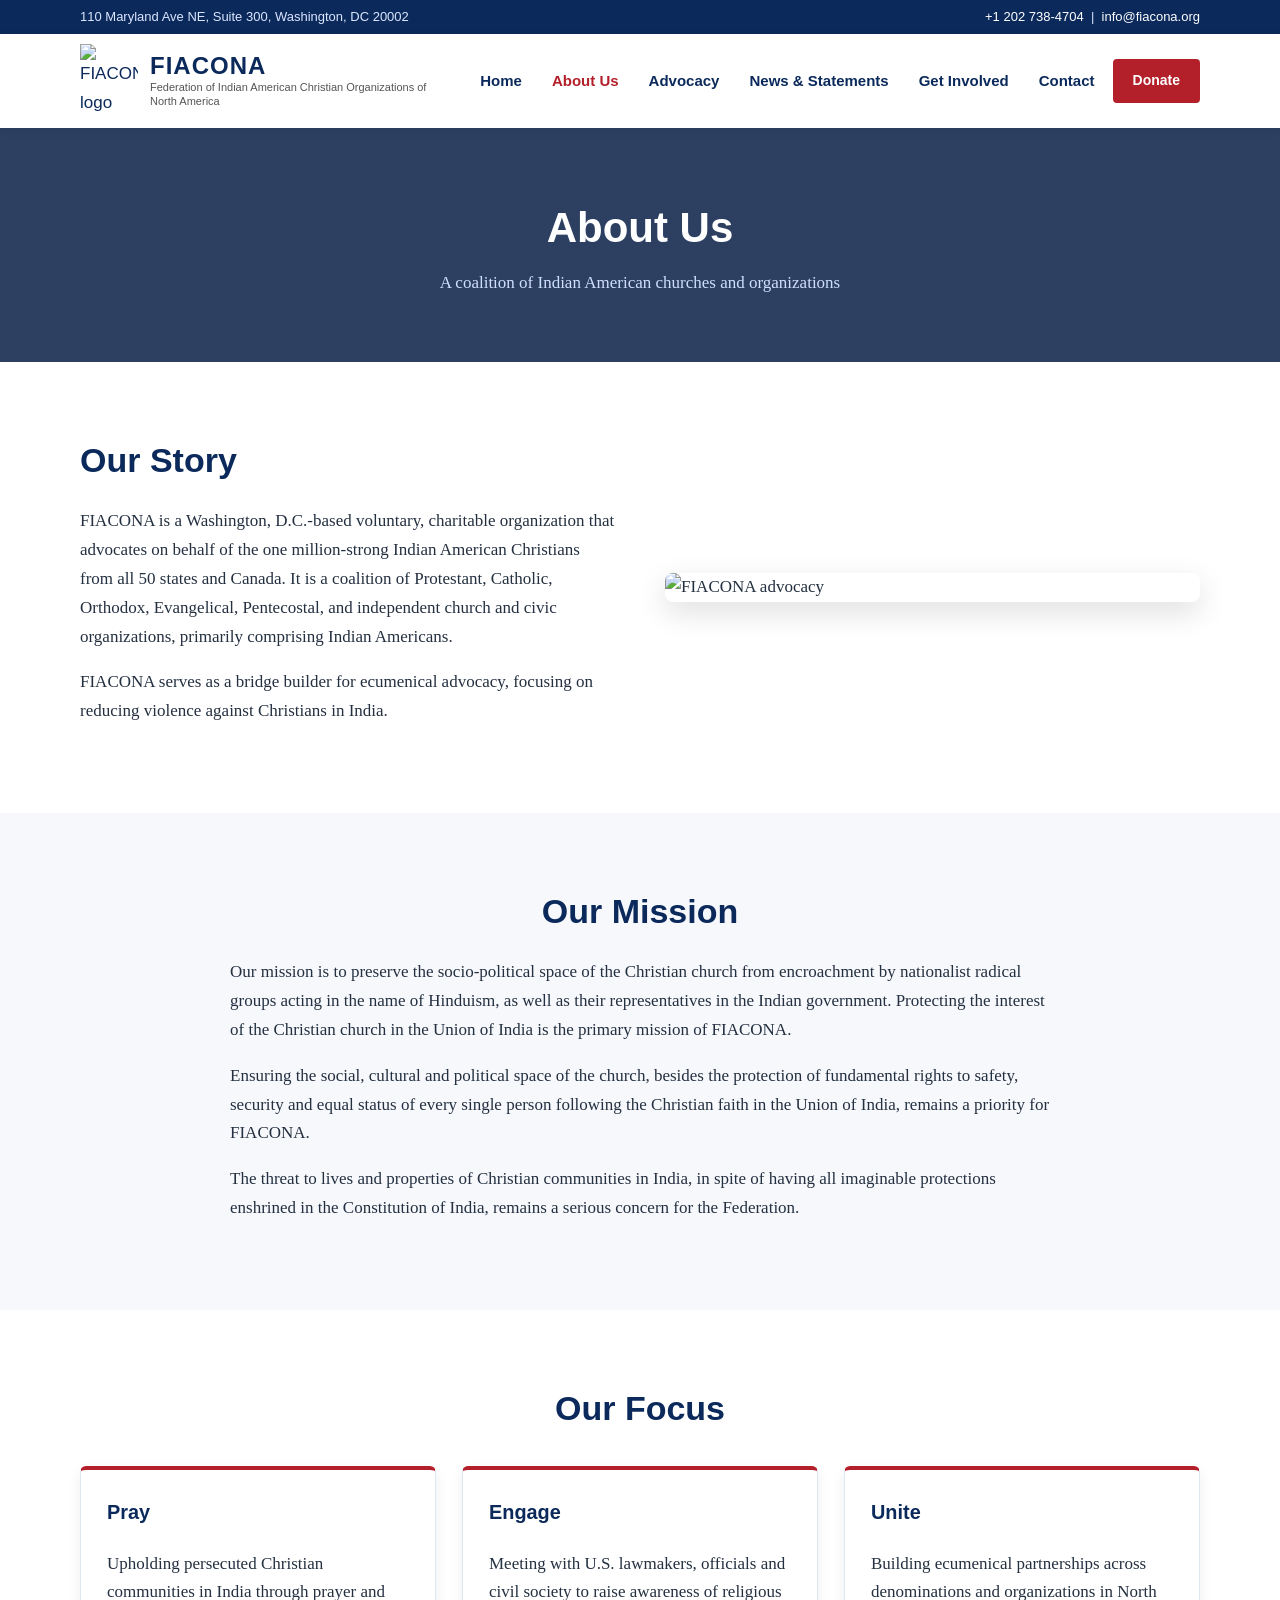
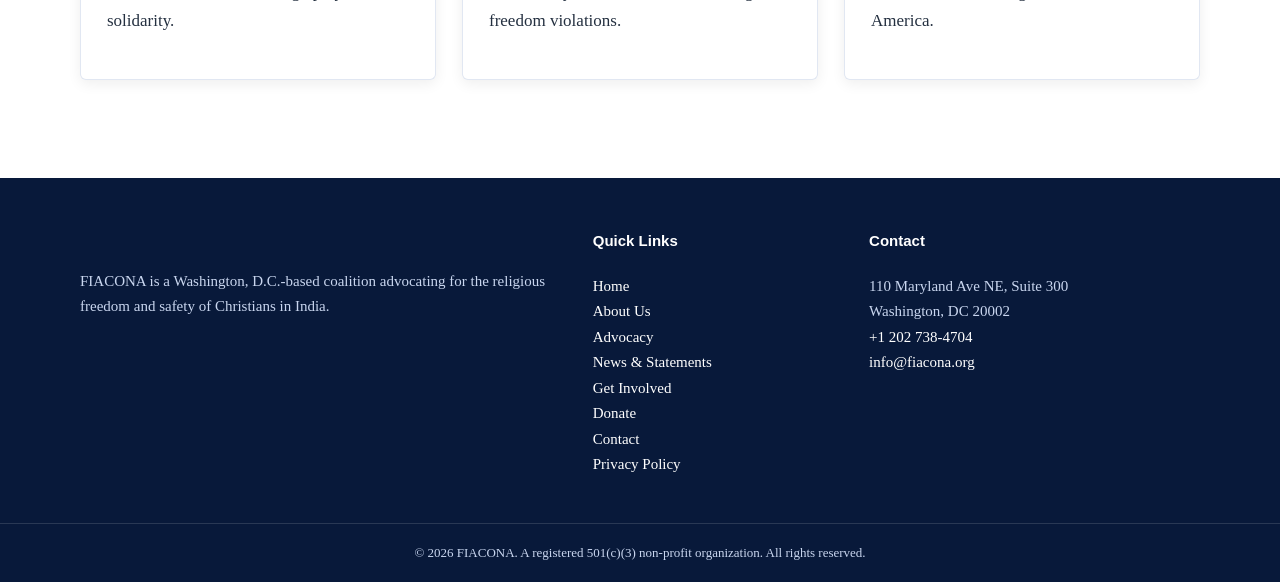
==== about.html @ 6eb8c766 "Add files via upload" ====
<!DOCTYPE html>
<html lang="en"><head><meta charset="utf-8"><meta name="viewport" content="width=device-width,initial-scale=1">
<title>About Us | FIACONA</title>
<meta name="description" content="FIACONA – Federation of Indian American Christian Organizations of North America. Advocating for religious freedom and the protection of Christians in India.">
<link rel="icon" href="assets/logo.png"><link rel="stylesheet" href="style.css"></head><body>
<div class="topbar"><div class="wrap"><span>110 Maryland Ave NE, Suite 300, Washington, DC 20002</span><span><a href="tel:+12027384704">+1 202 738-4704</a> &nbsp;|&nbsp; <a href="mailto:info@fiacona.org">info@fiacona.org</a></span></div></div>
<header class="site"><div class="wrap bar"><a class="brand" href="index.html"><img src="assets/logo.png" alt="FIACONA logo"><span><b>FIACONA</b><small>Federation of Indian American Christian Organizations of North America</small></span></a>
<input type="checkbox" id="mt"><label for="mt" class="burger" aria-label="Menu">&#9776;</label>
<nav><ul><li><a href="index.html">Home</a></li><li><a href="about.html" class=active>About Us</a></li><li><a href="advocacy.html">Advocacy</a></li><li><a href="news.html">News & Statements</a></li><li><a href="get-involved.html">Get Involved</a></li><li><a href="contact.html">Contact</a></li><li><a class="btn sm" href="donate.html">Donate</a></li></ul></nav></div></header>
<section class="page-hero"><div class="wrap"><h1>About Us</h1><p>A coalition of Indian American churches and organizations</p></div></section>

<section class="sec"><div class="wrap two"><div><h2>Our Story</h2>
<p>FIACONA is a Washington, D.C.-based voluntary, charitable organization that advocates on behalf of the one million-strong Indian American Christians from all 50 states and Canada. It is a coalition of Protestant, Catholic, Orthodox, Evangelical, Pentecostal, and independent church and civic organizations, primarily comprising Indian Americans.</p>
<p>FIACONA serves as a bridge builder for ecumenical advocacy, focusing on reducing violence against Christians in India.</p></div><img class="rounded" src="assets/advocacy.jpg" alt="FIACONA advocacy"></div></section>
<section class="sec alt"><div class="wrap"><h2 class="c">Our Mission</h2><div class="narrow"><p>Our mission is to preserve the socio-political space of the Christian church from encroachment by nationalist radical groups acting in the name of Hinduism, as well as their representatives in the Indian government. Protecting the interest of the Christian church in the Union of India is the primary mission of FIACONA.</p>
<p>Ensuring the social, cultural and political space of the church, besides the protection of fundamental rights to safety, security and equal status of every single person following the Christian faith in the Union of India, remains a priority for FIACONA.</p>
<p>The threat to lives and properties of Christian communities in India, in spite of having all imaginable protections enshrined in the Constitution of India, remains a serious concern for the Federation.</p></div></div></section>
<section class="sec"><div class="wrap"><h2 class="c">Our Focus</h2><div class="grid3">
<div class="box"><h3>Pray</h3><p>Upholding persecuted Christian communities in India through prayer and solidarity.</p></div>
<div class="box"><h3>Engage</h3><p>Meeting with U.S. lawmakers, officials and civil society to raise awareness of religious freedom violations.</p></div>
<div class="box"><h3>Unite</h3><p>Building ecumenical partnerships across denominations and organizations in North America.</p></div></div></div></section>
<footer><div class="wrap fgrid"><div><img src="assets/logo.png" alt="" width="70"><p>FIACONA is a Washington, D.C.-based coalition advocating for the religious freedom and safety of Christians in India.</p></div>
<div><h4>Quick Links</h4><ul><li><a href="index.html">Home</a></li><li><a href="about.html">About Us</a></li><li><a href="advocacy.html">Advocacy</a></li><li><a href="news.html">News & Statements</a></li><li><a href="get-involved.html">Get Involved</a></li><li><a href="donate.html">Donate</a></li><li><a href="contact.html">Contact</a></li><li><a href="privacy.html">Privacy Policy</a></li></ul></div>
<div><h4>Contact</h4><p>110 Maryland Ave NE, Suite 300<br>Washington, DC 20002<br><a href="tel:+12027384704">+1 202 738-4704</a><br><a href="mailto:info@fiacona.org">info@fiacona.org</a></p></div></div>
<div class="copy">&copy; 2026 FIACONA. A registered 501(c)(3) non-profit organization. All rights reserved.</div></footer></body></html>
---- style.css ----
:root{--navy:#0b2a5b;--blue:#1565c0;--red:#b3202a;--gold:#c9a24b;--bg:#f6f8fc;--tx:#243040}
*{box-sizing:border-box}body{margin:0;font-family:Georgia,'Times New Roman',serif;color:var(--tx);line-height:1.7;font-size:17px}
h1,h2,h3,h4,.btn,nav,.topbar,.eyebrow,time,.brand{font-family:'Segoe UI',Helvetica,Arial,sans-serif}
a{color:var(--blue)}img{max-width:100%;height:auto}.wrap{max-width:1160px;margin:auto;padding:0 20px}.narrow{max-width:820px;margin:auto}.c{text-align:center}
.topbar{background:var(--navy);color:#dbe6ff;font-size:13px;padding:6px 0}.topbar .wrap{display:flex;justify-content:space-between;flex-wrap:wrap;gap:6px}.topbar a{color:#fff;text-decoration:none}
header.site{background:#fff;position:sticky;top:0;z-index:20;box-shadow:0 2px 10px #0001}.bar{display:flex;align-items:center;justify-content:space-between;padding-top:10px;padding-bottom:10px}
.brand{display:flex;align-items:center;gap:12px;text-decoration:none;color:var(--navy)}.brand img{width:58px}.brand b{font-size:24px;letter-spacing:1px;display:block;line-height:1.1}.brand small{display:block;font-size:11px;max-width:280px;line-height:1.3;color:#555}
nav ul{list-style:none;display:flex;gap:6px;margin:0;padding:0;align-items:center}nav a{display:block;padding:8px 12px;text-decoration:none;color:var(--navy);font-weight:600;font-size:15px;border-radius:4px}nav a:hover,nav a.active{color:var(--red)}
.btn{display:inline-block;background:var(--red);color:#fff!important;padding:12px 26px;border-radius:4px;text-decoration:none;font-weight:700;border:2px solid var(--red);cursor:pointer;font-size:16px}.btn:hover{background:#8e1820}.btn.sm{padding:8px 18px;font-size:14px}.btn.ghost{background:transparent;border-color:#fff}.btn.light{background:#fff;color:var(--red)!important;border-color:#fff}
#mt,.burger{display:none}
.hero{background:linear-gradient(rgba(8,30,70,.72),rgba(8,30,70,.78)),url(assets/hero.jpg) center/cover;color:#fff;text-align:center;padding:130px 0 120px}.hero h1{font-size:clamp(34px,6vw,64px);margin:.2em 0}.eyebrow{text-transform:uppercase;letter-spacing:2px;font-size:13px;color:var(--gold);font-weight:700}.lead{font-size:20px;max-width:700px;margin:0 auto 28px}
.page-hero{background:linear-gradient(rgba(8,30,70,.85),rgba(8,30,70,.85)),url(assets/banner1.jpg) center/cover;color:#fff;text-align:center;padding:64px 0}.page-hero h1{margin:0;font-size:42px}.page-hero p{margin:6px 0 0;color:#cfe0ff}
.stats{background:var(--navy);color:#fff}.grid4{display:grid;grid-template-columns:repeat(4,1fr);gap:20px;text-align:center;padding-top:30px;padding-bottom:30px}.grid4 b{display:block;font:700 40px 'Segoe UI',sans-serif;color:var(--gold)}.grid4 span{font-size:14px;font-family:'Segoe UI',sans-serif}
.sec{padding:70px 0}.sec.alt{background:var(--bg)}h2{font-size:34px;color:var(--navy);margin:0 0 .5em}h3{color:var(--navy)}
.two{display:grid;grid-template-columns:1fr 1fr;gap:50px;align-items:center}.rounded{border-radius:8px;box-shadow:0 10px 30px #0002}
.grid3{display:grid;grid-template-columns:repeat(3,1fr);gap:26px;margin:28px 0}.box,.card{background:#fff;border:1px solid #e1e7f2;border-top:4px solid var(--red);padding:26px;border-radius:6px;box-shadow:0 4px 14px #0001}.box h3,.card h3{margin-top:0}
.card time,.post time{color:var(--red);font-size:13px;font-weight:700;text-transform:uppercase}.card h3 a{text-decoration:none;color:var(--navy)}.more{font-weight:700;font-family:'Segoe UI',sans-serif;text-decoration:none}
.cta{background:var(--red);color:#fff;text-align:center;padding:60px 0}.cta h2{color:#fff}
.post{border-bottom:1px solid #e1e7f2;padding:26px 0}.post h2{font-size:26px;margin:.2em 0 .5em}summary{cursor:pointer;color:var(--blue);font-weight:700;font-family:'Segoe UI',sans-serif}.body{margin-top:14px}
.form{display:grid;gap:14px;background:var(--bg);padding:28px;border-radius:8px}.form label{font:600 14px 'Segoe UI',sans-serif;display:grid;gap:4px}.form input,.form textarea{padding:11px;border:1px solid #c5cfe0;border-radius:4px;font:inherit}.form small{color:#667}
footer{background:#08193a;color:#c9d6ef;padding-top:50px;font-size:15px}.fgrid{display:grid;grid-template-columns:2fr 1fr 1.4fr;gap:40px}footer h4{color:#fff;margin-top:0}footer ul{list-style:none;padding:0}footer a{color:#fff;text-decoration:none}.copy{border-top:1px solid #ffffff22;margin-top:30px;padding:18px;text-align:center;font-size:13px}
@media(max-width:900px){.two,.grid3,.fgrid{grid-template-columns:1fr}.grid4{grid-template-columns:1fr 1fr}.burger{display:block;font-size:30px;cursor:pointer;color:var(--navy)}nav{display:none;position:absolute;left:0;right:0;top:100%;background:#fff;box-shadow:0 8px 16px #0002}nav ul{flex-direction:column;align-items:stretch;padding:10px}#mt:checked~nav{display:block}.hero{padding:80px 0}.brand small{display:none}}
.slider{position:relative;height:560px;overflow:hidden;color:#fff;text-align:center}
.slide{position:absolute;inset:0;background-size:cover;background-position:center;display:flex;align-items:center;opacity:0;visibility:hidden;transition:opacity .9s}
.slide.on{opacity:1;visibility:visible}.slide .wrap{width:100%}
.slide h1{font-size:clamp(32px,5.5vw,60px);margin:.2em 0}
.arr{position:absolute;top:50%;transform:translateY(-50%);background:#0006;color:#fff;border:0;width:46px;height:46px;font-size:22px;cursor:pointer;border-radius:50%;z-index:3}.arr:hover{background:var(--red)}.prev{left:16px}.next{right:16px}
.dots{position:absolute;bottom:20px;left:0;right:0;display:flex;justify-content:center;gap:10px;z-index:3}.dots span{width:12px;height:12px;border-radius:50%;background:#fff6;cursor:pointer}.dots span.on{background:var(--gold)}
@media(max-width:900px){.slider{height:520px}.arr{width:36px;height:36px}.slide .lead{font-size:17px}}
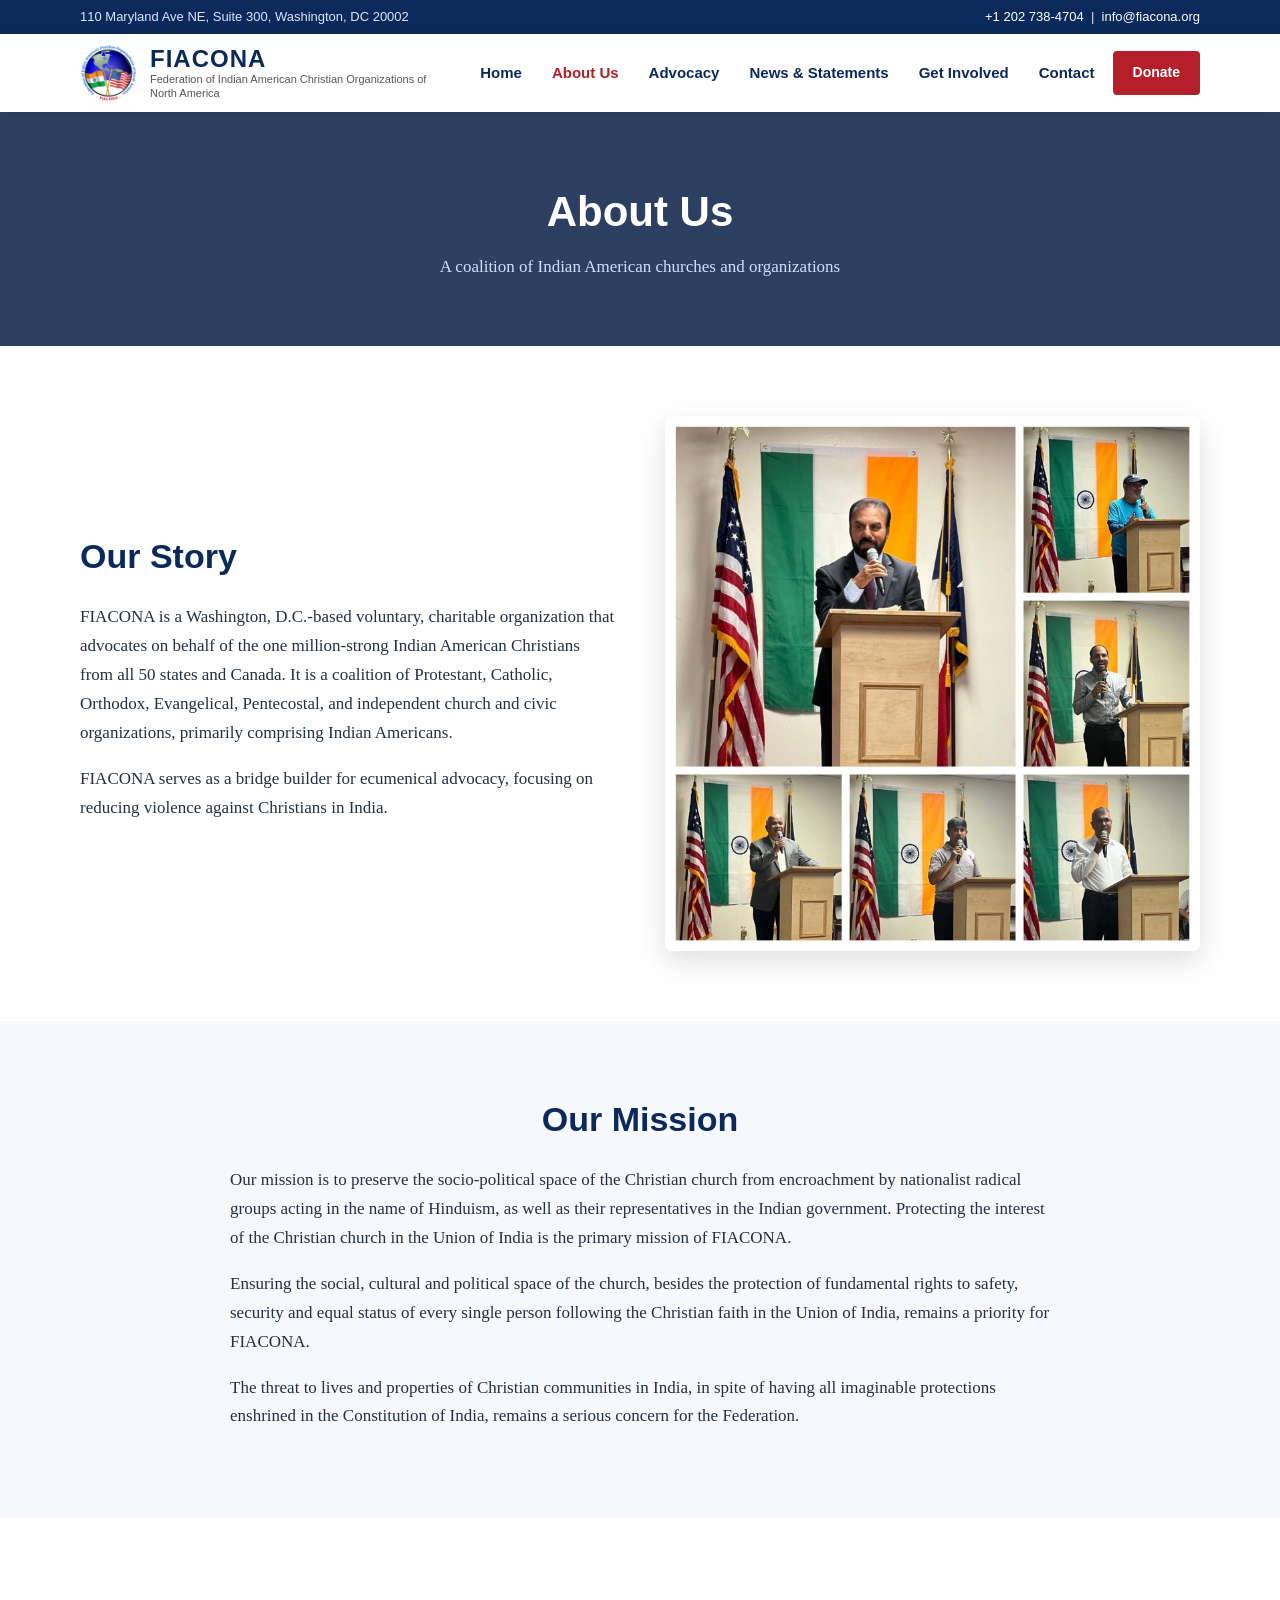
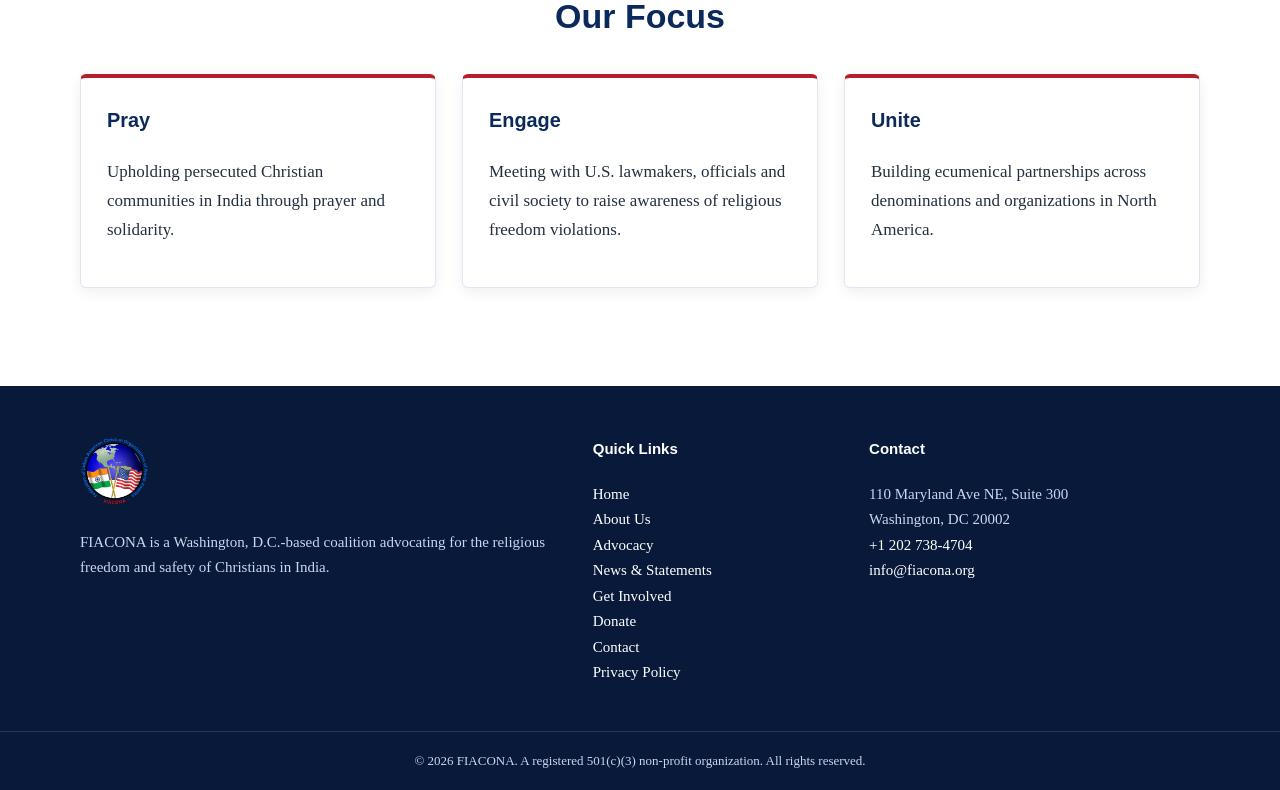
==== commit 5084638f: "Update about.html" ====
--- a/about.html
+++ b/about.html
@@ -2,16 +2,16 @@
 <html lang="en"><head><meta charset="utf-8"><meta name="viewport" content="width=device-width,initial-scale=1">
 <title>About Us | FIACONA</title>
 <meta name="description" content="FIACONA – Federation of Indian American Christian Organizations of North America. Advocating for religious freedom and the protection of Christians in India.">
-<link rel="icon" href="assets/logo.png"><link rel="stylesheet" href="style.css"></head><body>
+<link rel="icon" href="assets/images/logo.png"><link rel="stylesheet" href="style.css"></head><body>
 <div class="topbar"><div class="wrap"><span>110 Maryland Ave NE, Suite 300, Washington, DC 20002</span><span><a href="tel:+12027384704">+1 202 738-4704</a> &nbsp;|&nbsp; <a href="mailto:info@fiacona.org">info@fiacona.org</a></span></div></div>
-<header class="site"><div class="wrap bar"><a class="brand" href="index.html"><img src="assets/logo.png" alt="FIACONA logo"><span><b>FIACONA</b><small>Federation of Indian American Christian Organizations of North America</small></span></a>
+<header class="site"><div class="wrap bar"><a class="brand" href="index.html"><img src="assets/images/logo.png" alt="FIACONA logo"><span><b>FIACONA</b><small>Federation of Indian American Christian Organizations of North America</small></span></a>
 <input type="checkbox" id="mt"><label for="mt" class="burger" aria-label="Menu">&#9776;</label>
 <nav><ul><li><a href="index.html">Home</a></li><li><a href="about.html" class=active>About Us</a></li><li><a href="advocacy.html">Advocacy</a></li><li><a href="news.html">News & Statements</a></li><li><a href="get-involved.html">Get Involved</a></li><li><a href="contact.html">Contact</a></li><li><a class="btn sm" href="donate.html">Donate</a></li></ul></nav></div></header>
 <section class="page-hero"><div class="wrap"><h1>About Us</h1><p>A coalition of Indian American churches and organizations</p></div></section>
 
 <section class="sec"><div class="wrap two"><div><h2>Our Story</h2>
 <p>FIACONA is a Washington, D.C.-based voluntary, charitable organization that advocates on behalf of the one million-strong Indian American Christians from all 50 states and Canada. It is a coalition of Protestant, Catholic, Orthodox, Evangelical, Pentecostal, and independent church and civic organizations, primarily comprising Indian Americans.</p>
-<p>FIACONA serves as a bridge builder for ecumenical advocacy, focusing on reducing violence against Christians in India.</p></div><img class="rounded" src="assets/advocacy.jpg" alt="FIACONA advocacy"></div></section>
+<p>FIACONA serves as a bridge builder for ecumenical advocacy, focusing on reducing violence against Christians in India.</p></div><img class="rounded" src="assets/images/advocacy.jpg" alt="FIACONA advocacy"></div></section>
 <section class="sec alt"><div class="wrap"><h2 class="c">Our Mission</h2><div class="narrow"><p>Our mission is to preserve the socio-political space of the Christian church from encroachment by nationalist radical groups acting in the name of Hinduism, as well as their representatives in the Indian government. Protecting the interest of the Christian church in the Union of India is the primary mission of FIACONA.</p>
 <p>Ensuring the social, cultural and political space of the church, besides the protection of fundamental rights to safety, security and equal status of every single person following the Christian faith in the Union of India, remains a priority for FIACONA.</p>
 <p>The threat to lives and properties of Christian communities in India, in spite of having all imaginable protections enshrined in the Constitution of India, remains a serious concern for the Federation.</p></div></div></section>
@@ -19,7 +19,7 @@
 <div class="box"><h3>Pray</h3><p>Upholding persecuted Christian communities in India through prayer and solidarity.</p></div>
 <div class="box"><h3>Engage</h3><p>Meeting with U.S. lawmakers, officials and civil society to raise awareness of religious freedom violations.</p></div>
 <div class="box"><h3>Unite</h3><p>Building ecumenical partnerships across denominations and organizations in North America.</p></div></div></div></section>
-<footer><div class="wrap fgrid"><div><img src="assets/logo.png" alt="" width="70"><p>FIACONA is a Washington, D.C.-based coalition advocating for the religious freedom and safety of Christians in India.</p></div>
+<footer><div class="wrap fgrid"><div><img src="assets/images/logo.png" alt="" width="70"><p>FIACONA is a Washington, D.C.-based coalition advocating for the religious freedom and safety of Christians in India.</p></div>
 <div><h4>Quick Links</h4><ul><li><a href="index.html">Home</a></li><li><a href="about.html">About Us</a></li><li><a href="advocacy.html">Advocacy</a></li><li><a href="news.html">News & Statements</a></li><li><a href="get-involved.html">Get Involved</a></li><li><a href="donate.html">Donate</a></li><li><a href="contact.html">Contact</a></li><li><a href="privacy.html">Privacy Policy</a></li></ul></div>
 <div><h4>Contact</h4><p>110 Maryland Ave NE, Suite 300<br>Washington, DC 20002<br><a href="tel:+12027384704">+1 202 738-4704</a><br><a href="mailto:info@fiacona.org">info@fiacona.org</a></p></div></div>
-<div class="copy">&copy; 2026 FIACONA. A registered 501(c)(3) non-profit organization. All rights reserved.</div></footer></body></html>+<div class="copy">&copy; 2026 FIACONA. A registered 501(c)(3) non-profit organization. All rights reserved.</div></footer></body></html>
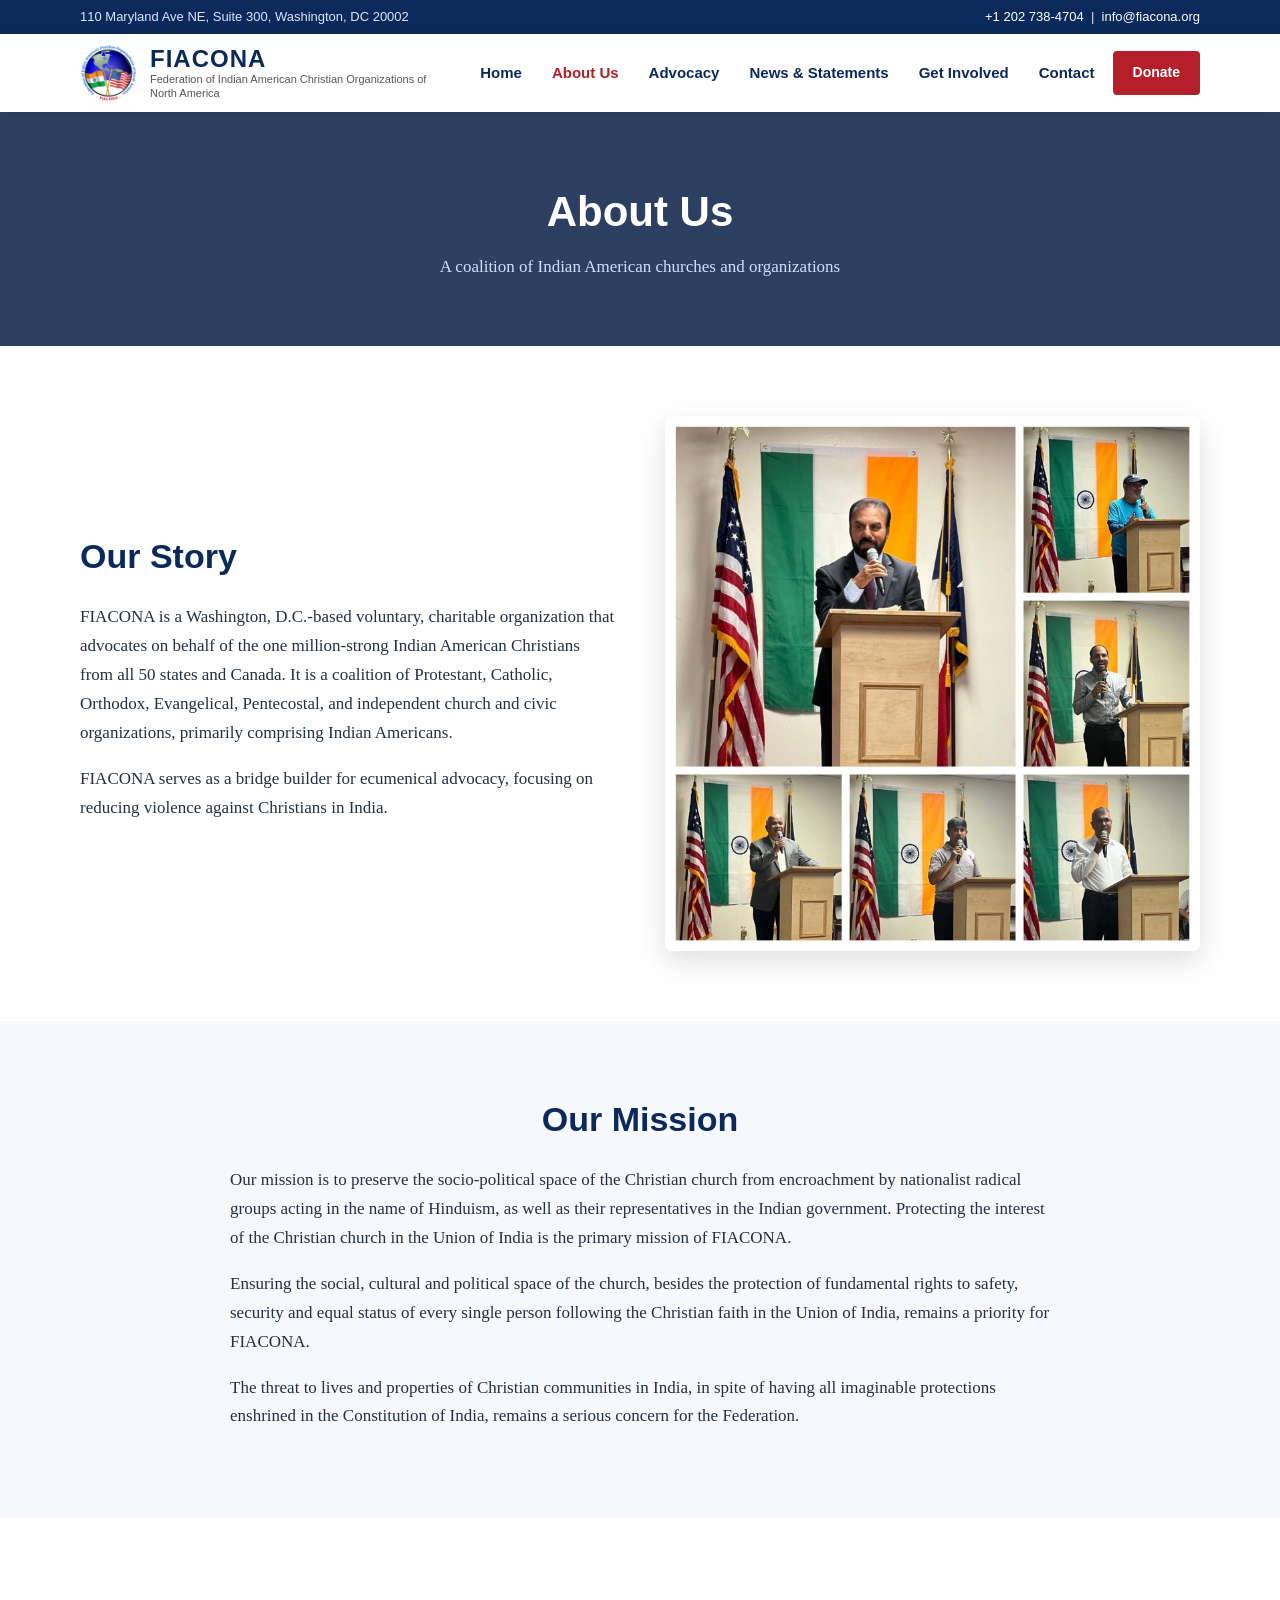
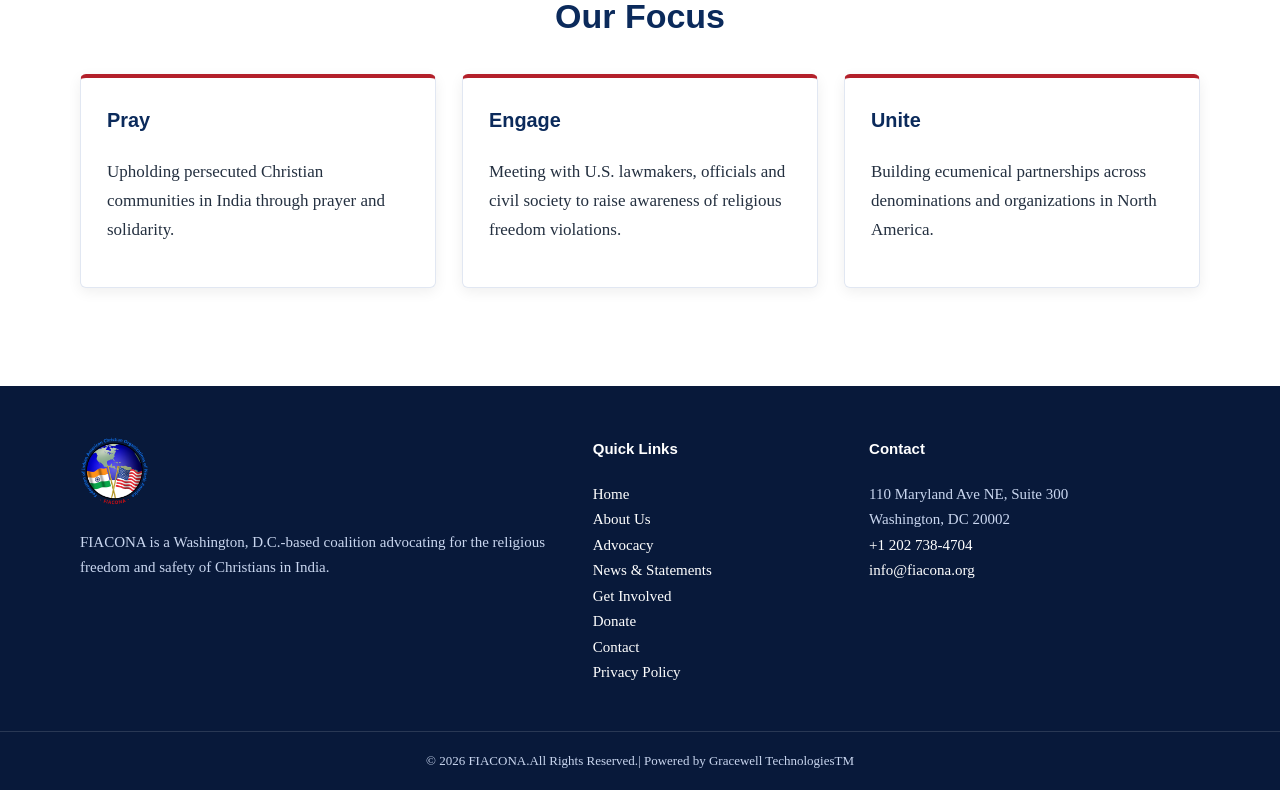
==== commit 647c405b: "Update about.html" ====
--- a/about.html
+++ b/about.html
@@ -2,7 +2,7 @@
 <html lang="en"><head><meta charset="utf-8"><meta name="viewport" content="width=device-width,initial-scale=1">
 <title>About Us | FIACONA</title>
 <meta name="description" content="FIACONA – Federation of Indian American Christian Organizations of North America. Advocating for religious freedom and the protection of Christians in India.">
-<link rel="icon" href="assets/images/logo.png"><link rel="stylesheet" href="style.css"></head><body>
+<link rel="icon" href="assets/images/logo.png"><link rel="stylesheet" href="css/style.css"></head><body>
 <div class="topbar"><div class="wrap"><span>110 Maryland Ave NE, Suite 300, Washington, DC 20002</span><span><a href="tel:+12027384704">+1 202 738-4704</a> &nbsp;|&nbsp; <a href="mailto:info@fiacona.org">info@fiacona.org</a></span></div></div>
 <header class="site"><div class="wrap bar"><a class="brand" href="index.html"><img src="assets/images/logo.png" alt="FIACONA logo"><span><b>FIACONA</b><small>Federation of Indian American Christian Organizations of North America</small></span></a>
 <input type="checkbox" id="mt"><label for="mt" class="burger" aria-label="Menu">&#9776;</label>
@@ -22,4 +22,4 @@
 <footer><div class="wrap fgrid"><div><img src="assets/images/logo.png" alt="" width="70"><p>FIACONA is a Washington, D.C.-based coalition advocating for the religious freedom and safety of Christians in India.</p></div>
 <div><h4>Quick Links</h4><ul><li><a href="index.html">Home</a></li><li><a href="about.html">About Us</a></li><li><a href="advocacy.html">Advocacy</a></li><li><a href="news.html">News & Statements</a></li><li><a href="get-involved.html">Get Involved</a></li><li><a href="donate.html">Donate</a></li><li><a href="contact.html">Contact</a></li><li><a href="privacy.html">Privacy Policy</a></li></ul></div>
 <div><h4>Contact</h4><p>110 Maryland Ave NE, Suite 300<br>Washington, DC 20002<br><a href="tel:+12027384704">+1 202 738-4704</a><br><a href="mailto:info@fiacona.org">info@fiacona.org</a></p></div></div>
-<div class="copy">&copy; 2026 FIACONA. A registered 501(c)(3) non-profit organization. All rights reserved.</div></footer></body></html>
+<div class="copy">&copy; 2026 FIACONA.All Rights Reserved.| Powered by Gracewell TechnologiesTM</div></footer></body></html>
--- a/css/style.css
+++ b/css/style.css
@@ -0,0 +1,29 @@
+:root{--navy:#0b2a5b;--blue:#1565c0;--red:#b3202a;--gold:#c9a24b;--bg:#f6f8fc;--tx:#243040}
+*{box-sizing:border-box}body{margin:0;font-family:Georgia,'Times New Roman',serif;color:var(--tx);line-height:1.7;font-size:17px}
+h1,h2,h3,h4,.btn,nav,.topbar,.eyebrow,time,.brand{font-family:'Segoe UI',Helvetica,Arial,sans-serif}
+a{color:var(--blue)}img{max-width:100%;height:auto}.wrap{max-width:1160px;margin:auto;padding:0 20px}.narrow{max-width:820px;margin:auto}.c{text-align:center}
+.topbar{background:var(--navy);color:#dbe6ff;font-size:13px;padding:6px 0}.topbar .wrap{display:flex;justify-content:space-between;flex-wrap:wrap;gap:6px}.topbar a{color:#fff;text-decoration:none}
+header.site{background:#fff;position:sticky;top:0;z-index:20;box-shadow:0 2px 10px #0001}.bar{display:flex;align-items:center;justify-content:space-between;padding-top:10px;padding-bottom:10px}
+.brand{display:flex;align-items:center;gap:12px;text-decoration:none;color:var(--navy)}.brand img{width:58px}.brand b{font-size:24px;letter-spacing:1px;display:block;line-height:1.1}.brand small{display:block;font-size:11px;max-width:280px;line-height:1.3;color:#555}
+nav ul{list-style:none;display:flex;gap:6px;margin:0;padding:0;align-items:center}nav a{display:block;padding:8px 12px;text-decoration:none;color:var(--navy);font-weight:600;font-size:15px;border-radius:4px}nav a:hover,nav a.active{color:var(--red)}
+.btn{display:inline-block;background:var(--red);color:#fff!important;padding:12px 26px;border-radius:4px;text-decoration:none;font-weight:700;border:2px solid var(--red);cursor:pointer;font-size:16px}.btn:hover{background:#8e1820}.btn.sm{padding:8px 18px;font-size:14px}.btn.ghost{background:transparent;border-color:#fff}.btn.light{background:#fff;color:var(--red)!important;border-color:#fff}
+#mt,.burger{display:none}
+.hero{background:linear-gradient(rgba(8,30,70,.72),rgba(8,30,70,.78)),url(assets/hero.jpg) center/cover;color:#fff;text-align:center;padding:130px 0 120px}.hero h1{font-size:clamp(34px,6vw,64px);margin:.2em 0}.eyebrow{text-transform:uppercase;letter-spacing:2px;font-size:13px;color:var(--gold);font-weight:700}.lead{font-size:20px;max-width:700px;margin:0 auto 28px}
+.page-hero{background:linear-gradient(rgba(8,30,70,.85),rgba(8,30,70,.85)),url(assets/banner1.jpg) center/cover;color:#fff;text-align:center;padding:64px 0}.page-hero h1{margin:0;font-size:42px}.page-hero p{margin:6px 0 0;color:#cfe0ff}
+.stats{background:var(--navy);color:#fff}.grid4{display:grid;grid-template-columns:repeat(4,1fr);gap:20px;text-align:center;padding-top:30px;padding-bottom:30px}.grid4 b{display:block;font:700 40px 'Segoe UI',sans-serif;color:var(--gold)}.grid4 span{font-size:14px;font-family:'Segoe UI',sans-serif}
+.sec{padding:70px 0}.sec.alt{background:var(--bg)}h2{font-size:34px;color:var(--navy);margin:0 0 .5em}h3{color:var(--navy)}
+.two{display:grid;grid-template-columns:1fr 1fr;gap:50px;align-items:center}.rounded{border-radius:8px;box-shadow:0 10px 30px #0002}
+.grid3{display:grid;grid-template-columns:repeat(3,1fr);gap:26px;margin:28px 0}.box,.card{background:#fff;border:1px solid #e1e7f2;border-top:4px solid var(--red);padding:26px;border-radius:6px;box-shadow:0 4px 14px #0001}.box h3,.card h3{margin-top:0}
+.card time,.post time{color:var(--red);font-size:13px;font-weight:700;text-transform:uppercase}.card h3 a{text-decoration:none;color:var(--navy)}.more{font-weight:700;font-family:'Segoe UI',sans-serif;text-decoration:none}
+.cta{background:var(--red);color:#fff;text-align:center;padding:60px 0}.cta h2{color:#fff}
+.post{border-bottom:1px solid #e1e7f2;padding:26px 0}.post h2{font-size:26px;margin:.2em 0 .5em}summary{cursor:pointer;color:var(--blue);font-weight:700;font-family:'Segoe UI',sans-serif}.body{margin-top:14px}
+.form{display:grid;gap:14px;background:var(--bg);padding:28px;border-radius:8px}.form label{font:600 14px 'Segoe UI',sans-serif;display:grid;gap:4px}.form input,.form textarea{padding:11px;border:1px solid #c5cfe0;border-radius:4px;font:inherit}.form small{color:#667}
+footer{background:#08193a;color:#c9d6ef;padding-top:50px;font-size:15px}.fgrid{display:grid;grid-template-columns:2fr 1fr 1.4fr;gap:40px}footer h4{color:#fff;margin-top:0}footer ul{list-style:none;padding:0}footer a{color:#fff;text-decoration:none}.copy{border-top:1px solid #ffffff22;margin-top:30px;padding:18px;text-align:center;font-size:13px}
+@media(max-width:900px){.two,.grid3,.fgrid{grid-template-columns:1fr}.grid4{grid-template-columns:1fr 1fr}.burger{display:block;font-size:30px;cursor:pointer;color:var(--navy)}nav{display:none;position:absolute;left:0;right:0;top:100%;background:#fff;box-shadow:0 8px 16px #0002}nav ul{flex-direction:column;align-items:stretch;padding:10px}#mt:checked~nav{display:block}.hero{padding:80px 0}.brand small{display:none}}
+.slider{position:relative;height:560px;overflow:hidden;color:#fff;text-align:center}
+.slide{position:absolute;inset:0;background-size:cover;background-position:center;display:flex;align-items:center;opacity:0;visibility:hidden;transition:opacity .9s}
+.slide.on{opacity:1;visibility:visible}.slide .wrap{width:100%}
+.slide h1{font-size:clamp(32px,5.5vw,60px);margin:.2em 0}
+.arr{position:absolute;top:50%;transform:translateY(-50%);background:#0006;color:#fff;border:0;width:46px;height:46px;font-size:22px;cursor:pointer;border-radius:50%;z-index:3}.arr:hover{background:var(--red)}.prev{left:16px}.next{right:16px}
+.dots{position:absolute;bottom:20px;left:0;right:0;display:flex;justify-content:center;gap:10px;z-index:3}.dots span{width:12px;height:12px;border-radius:50%;background:#fff6;cursor:pointer}.dots span.on{background:var(--gold)}
+@media(max-width:900px){.slider{height:520px}.arr{width:36px;height:36px}.slide .lead{font-size:17px}}
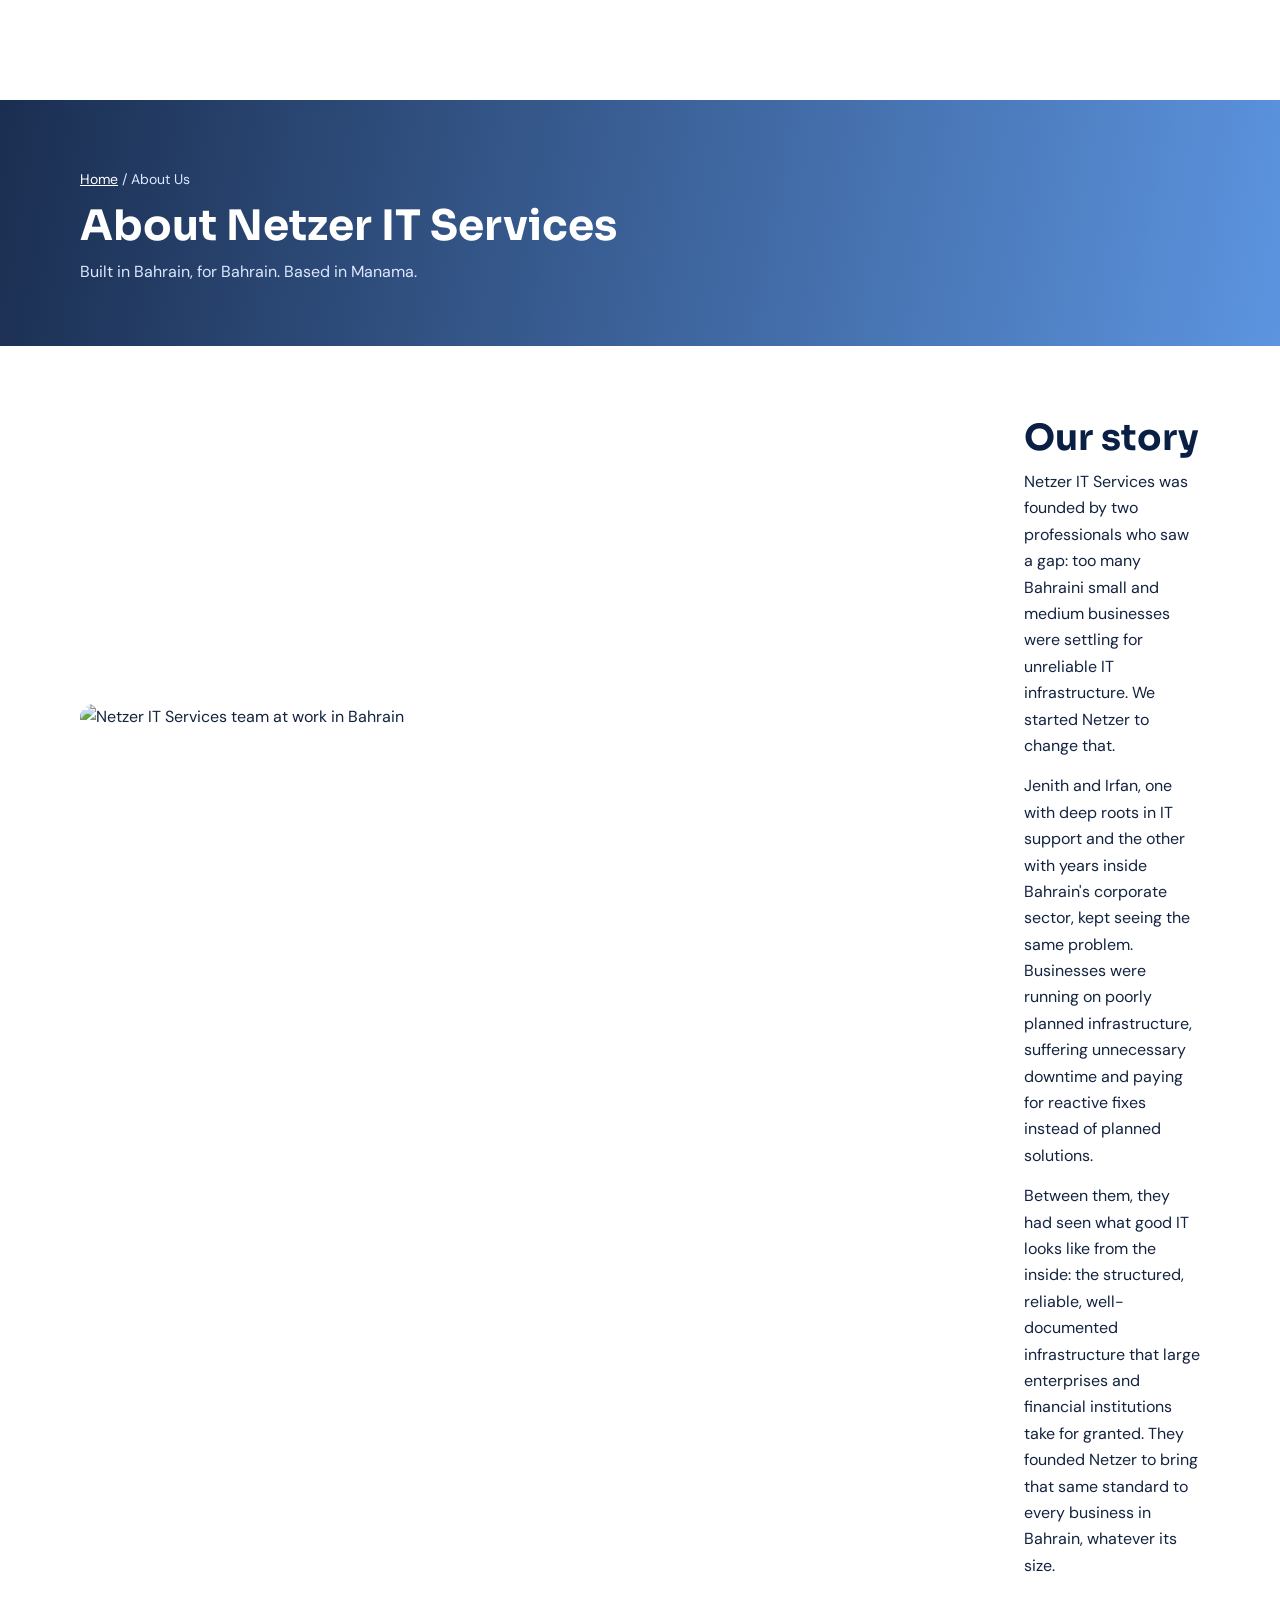
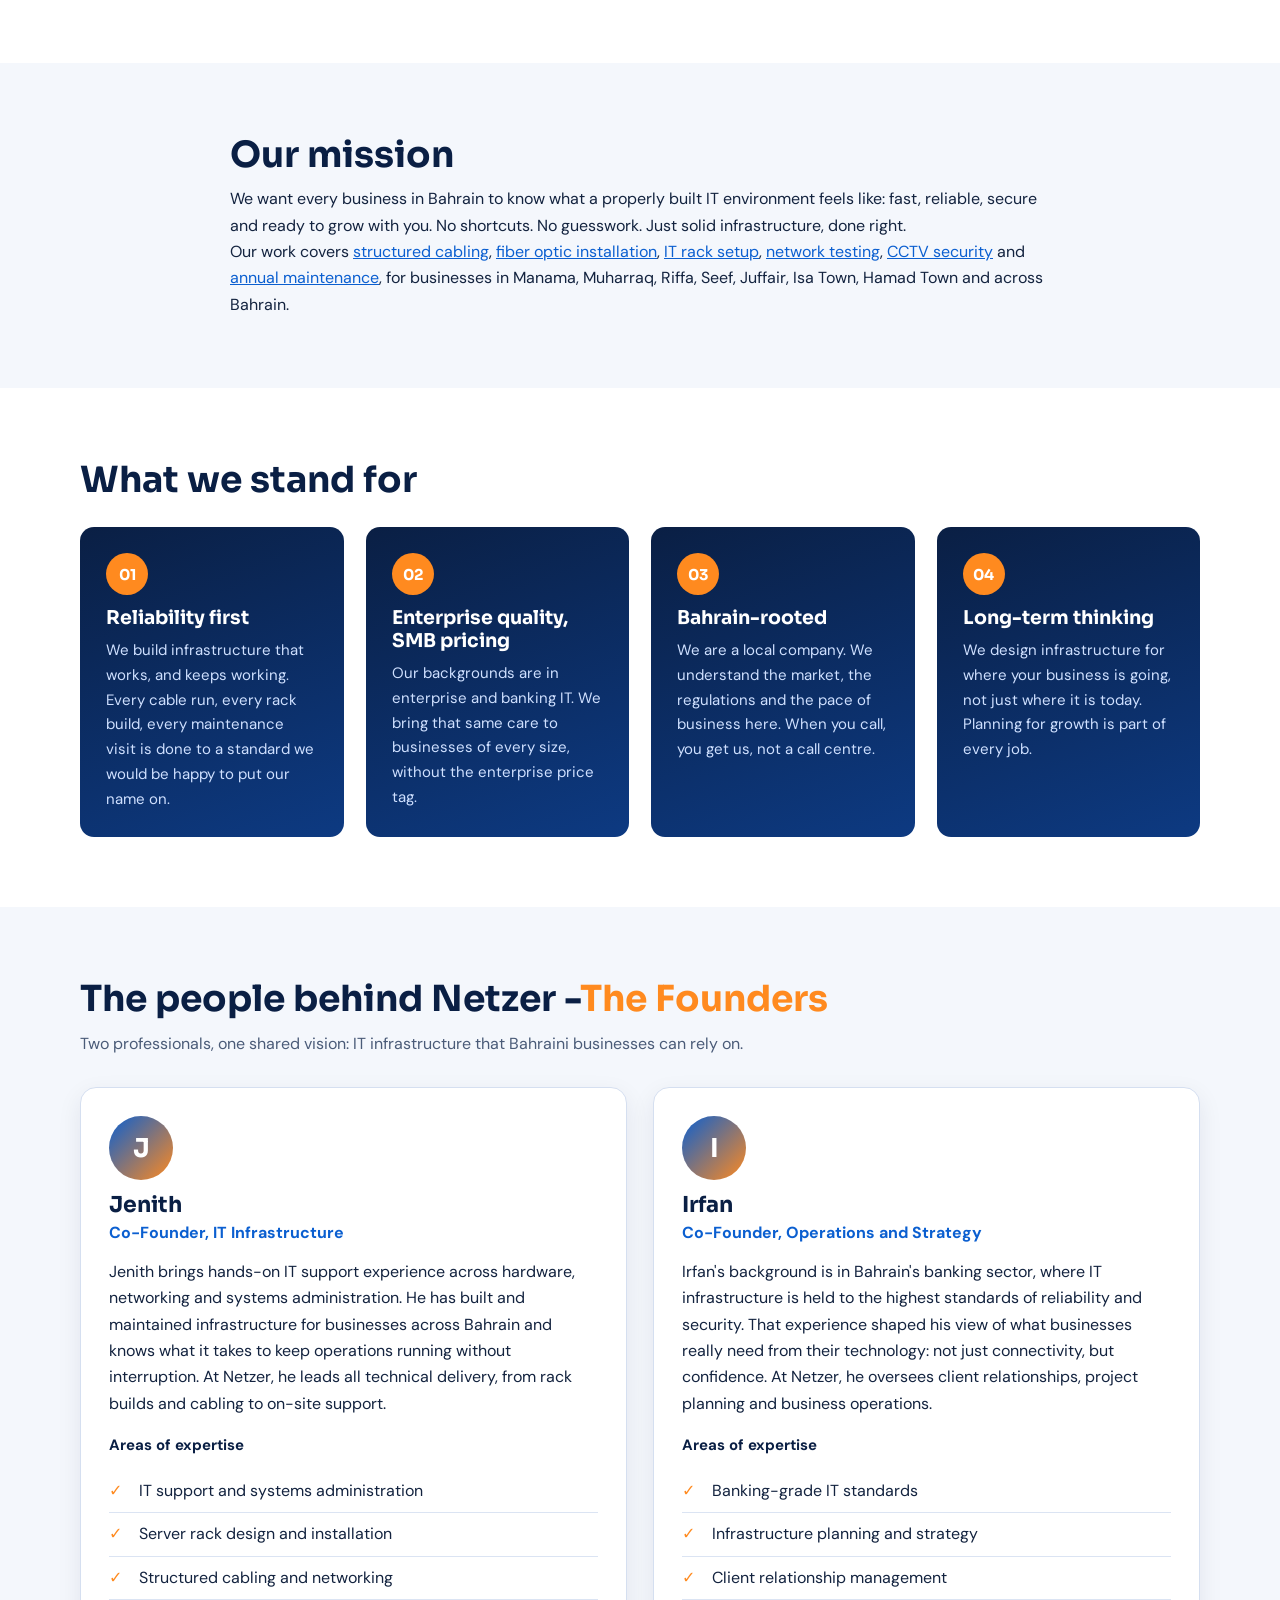
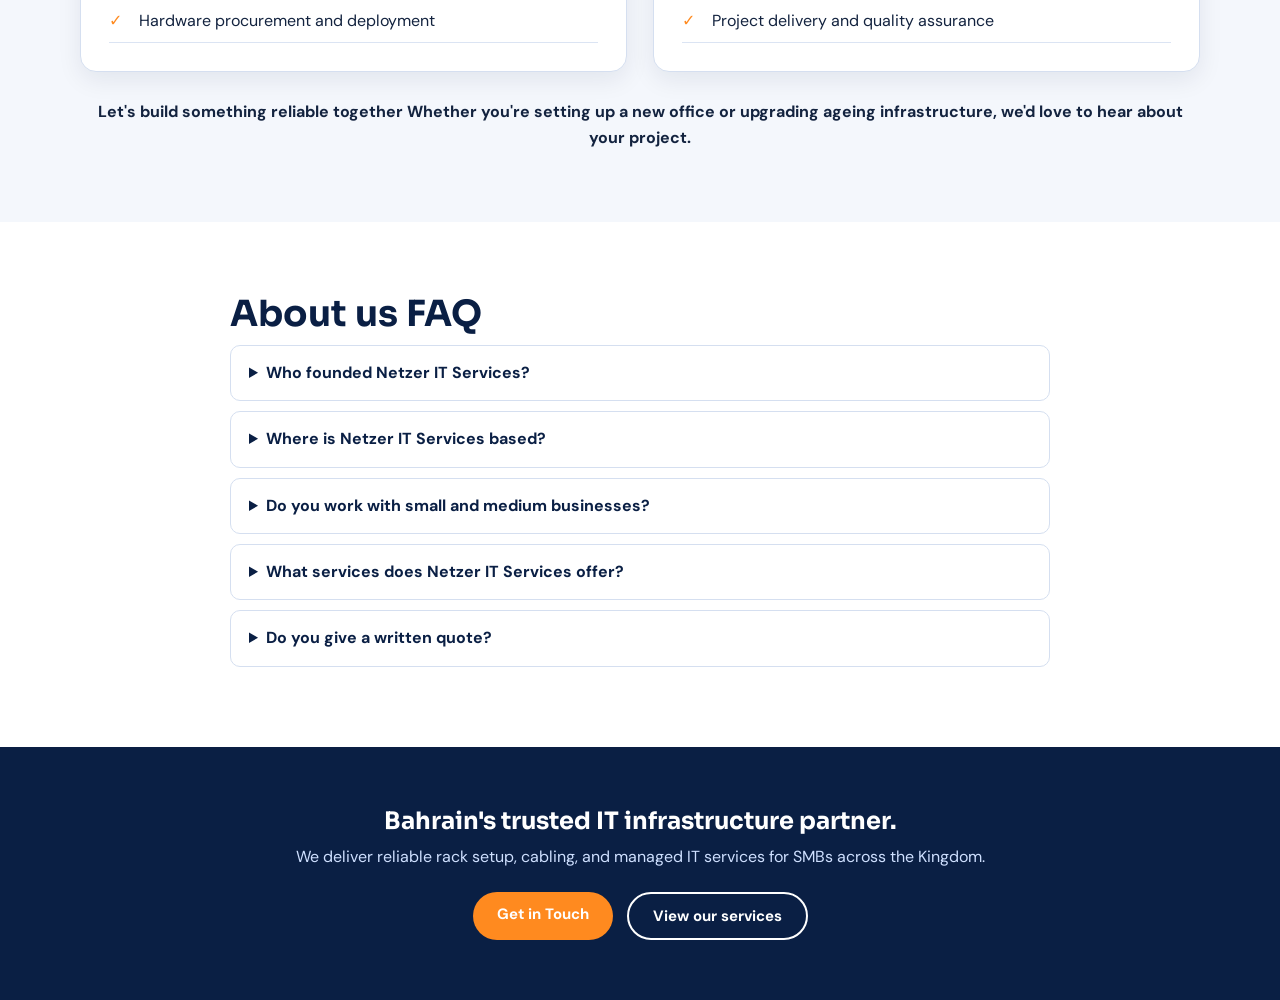
==== commit 26310c97: "Update about.html" ====
--- a/about.html
+++ b/about.html
@@ -1,25 +1,58 @@
 <!DOCTYPE html>
 <html lang="en"><head><meta charset="utf-8"><meta name="viewport" content="width=device-width,initial-scale=1">
-<title>About Us | FIACONA</title>
-<meta name="description" content="FIACONA – Federation of Indian American Christian Organizations of North America. Advocating for religious freedom and the protection of Christians in India.">
-<link rel="icon" href="assets/images/logo.png"><link rel="stylesheet" href="css/style.css"></head><body>
-<div class="topbar"><div class="wrap"><span>110 Maryland Ave NE, Suite 300, Washington, DC 20002</span><span><a href="tel:+12027384704">+1 202 738-4704</a> &nbsp;|&nbsp; <a href="mailto:info@fiacona.org">info@fiacona.org</a></span></div></div>
-<header class="site"><div class="wrap bar"><a class="brand" href="index.html"><img src="assets/images/logo.png" alt="FIACONA logo"><span><b>FIACONA</b><small>Federation of Indian American Christian Organizations of North America</small></span></a>
-<input type="checkbox" id="mt"><label for="mt" class="burger" aria-label="Menu">&#9776;</label>
-<nav><ul><li><a href="index.html">Home</a></li><li><a href="about.html" class=active>About Us</a></li><li><a href="advocacy.html">Advocacy</a></li><li><a href="news.html">News & Statements</a></li><li><a href="get-involved.html">Get Involved</a></li><li><a href="contact.html">Contact</a></li><li><a class="btn sm" href="donate.html">Donate</a></li></ul></nav></div></header>
-<section class="page-hero"><div class="wrap"><h1>About Us</h1><p>A coalition of Indian American churches and organizations</p></div></section>
+<title>About Netzer IT Services | IT Infrastructure Company in Manama, Bahrain</title><meta name="description" content="Meet Netzer IT Services WLL, a Manama IT infrastructure company founded by Jenith and Irfan. Reliable cabling, racks, CCTV and maintenance for Bahrain businesses."><meta name="robots" content="index,follow,max-image-preview:large"><meta name="geo.region" content="BH"><meta name="geo.placename" content="Bahrain">
+<link rel="canonical" href="https://www.netzerit.com/about.html"><meta property="og:title" content="About Netzer IT Services | IT Infrastructure Company in Manama, Bahrain"><meta property="og:description" content="Meet Netzer IT Services WLL, a Manama IT infrastructure company founded by Jenith and Irfan. Reliable cabling, racks, CCTV and maintenance for Bahrain businesses."><meta property="og:type" content="website"><meta property="og:image" content="https://www.netzerit.com/images/og.jpg"><meta name="theme-color" content="#0A1F44">
+<link rel="icon" href="images/logo.png"><link rel="preconnect" href="https://fonts.googleapis.com"><link rel="preconnect" href="https://fonts.gstatic.com" crossorigin>
+<link href="https://fonts.googleapis.com/css2?family=DM+Sans:wght@400;500;700&amp;family=Sora:wght@600;700;800&amp;display=swap" rel="stylesheet"><link rel="stylesheet" href="css/style.css"><script type="application/ld+json">{"@context": "https://schema.org", "@type": "LocalBusiness", "name": "Netzer IT Services WLL", "url": "https://www.netzerit.com", "logo": "https://www.netzerit.com/images/logo.png", "image": "https://www.netzerit.com/images/og.jpg", "email": "info@netzerit.com", "telephone": "+97333001234", "address": {"@type": "PostalAddress", "addressCountry": "BH"}, "areaServed": "Bahrain", "description": "Structured cabling, fiber optic, IT rack setup, CCTV installation and maintenance in Bahrain."}</script><script type="application/ld+json">{"@context": "https://schema.org", "@type": "Organization", "name": "Netzer IT Services WLL", "url": "https://www.netzerit.com", "address": {"@type": "PostalAddress", "addressLocality": "Manama", "addressCountry": "BH"}, "founder": [{"@type": "Person", "name": "Jenith", "jobTitle": "Co-Founder, IT Infrastructure"}, {"@type": "Person", "name": "Irfan", "jobTitle": "Co-Founder, Operations and Strategy"}]}</script><script type="application/ld+json">{"@context": "https://schema.org", "@type": "FAQPage", "mainEntity": [{"@type": "Question", "name": "Who founded Netzer IT Services?", "acceptedAnswer": {"@type": "Answer", "text": "Netzer IT Services was founded by Jenith and Irfan. Jenith comes from hands-on IT support and leads technical delivery. Irfan comes from Bahrain's banking sector and looks after client relationships, planning and operations."}}, {"@type": "Question", "name": "Where is Netzer IT Services based?", "acceptedAnswer": {"@type": "Answer", "text": "We are based in Manama, Kingdom of Bahrain, and we work with businesses in Manama, Muharraq, Riffa, Seef, Juffair, Isa Town, Hamad Town and across Bahrain."}}, {"@type": "Question", "name": "Do you work with small and medium businesses?", "acceptedAnswer": {"@type": "Answer", "text": "Yes. We started Netzer to bring well-planned, reliable IT infrastructure to small and medium businesses in Bahrain, whatever their size."}}, {"@type": "Question", "name": "What services does Netzer IT Services offer?", "acceptedAnswer": {"@type": "Answer", "text": "Structured cabling, fiber optic installation, IT rack setup, network testing and certification, CCTV security and annual maintenance."}}, {"@type": "Question", "name": "Do you give a written quote?", "acceptedAnswer": {"@type": "Answer", "text": "Yes. We visit the site, check what is needed and send a written quote before any work begins."}}]}</script></head><body><a class="skip" href="#main">Skip to content</a><div id="site-header"></div><main id="main"><section class="ph"><div class="wrap"><p class="crumb"><a href="index.html">Home</a> / About Us</p><h1>About Netzer IT Services</h1><p>Built in Bahrain, for Bahrain. Based in Manama.</p></div></section>
+<section class="sec wrap split"><img src="images/about.jpg" alt="Netzer IT Services team at work in Bahrain" loading="lazy" width="900" height="600"><div><h2>Our story</h2><p>Netzer IT Services was founded by two professionals who saw a gap: too many Bahraini small and medium businesses were settling for unreliable IT infrastructure. We started Netzer to change that.</p><p>Jenith and Irfan, one with deep roots in IT support and the other with years inside Bahrain's corporate sector, kept seeing the same problem. Businesses were running on poorly planned infrastructure, suffering unnecessary downtime and paying for reactive fixes instead of planned solutions.</p><p>Between them, they had seen what good IT looks like from the inside: the structured, reliable, well-documented infrastructure that large enterprises and financial institutions take for granted. They founded Netzer to bring that same standard to every business in Bahrain, whatever its size.</p></div></section>
+<section class="sec alt">
+	<div class="wrap narrow">
+	<h2>Our mission</h2>
+	<p>We want every business in Bahrain to know what a properly built IT environment feels like: fast, reliable, secure and ready to grow with you. No shortcuts. No guesswork. Just solid infrastructure, done right.</p><p>Our work covers <a href="structured-cabling.html">structured cabling</a>, <a href="fiber-optic-installation.html">fiber optic installation</a>, <a href="it-rack-setup.html">IT rack setup</a>, <a href="network-testing-certification.html">network testing</a>, <a href="cctv-security-services.html">CCTV security</a> and <a href="annual-maintenance.html">annual maintenance</a>, for businesses in Manama, Muharraq, Riffa, Seef, Juffair, Isa Town, Hamad Town and across Bahrain.</p></div></section>
+<section class="sec wrap"><h2>What we stand for</h2><div class="grid g4"><div class="card"><span class="num">01</span><h3>Reliability first</h3><p>We build infrastructure that works, and keeps working. Every cable run, every rack build, every maintenance visit is done to a standard we would be happy to put our name on.</p></div><div class="card"><span class="num">02</span><h3>Enterprise quality, SMB pricing</h3><p>Our backgrounds are in enterprise and banking IT. We bring that same care to businesses of every size, without the enterprise price tag.</p></div><div class="card"><span class="num">03</span><h3>Bahrain-rooted</h3><p>We are a local company. We understand the market, the regulations and the pace of business here. When you call, you get us, not a call centre.</p></div><div class="card"><span class="num">04</span><h3>Long-term thinking</h3><p>We design infrastructure for where your business is going, not just where it is today. Planning for growth is part of every job.</p>
+</div>
+</div>
+</section>
+<section class="sec alt">
+	<div class="wrap">
+		<h2>The people behind Netzer -<span style="color: #ff8a1f;">The Founders</span></h2>
+		<p class="lead">Two professionals, one shared vision: IT infrastructure that Bahraini businesses can rely on.</p>
+		<div class="two-col">
+		 <article class="founder">
+			<div class="avatar" aria-hidden="true">J
+			</div>
+			<h3>Jenith</h3>
+			<p class="role">Co-Founder, IT Infrastructure</p><p>Jenith brings hands-on IT support experience across hardware, networking and systems administration. He has built and maintained infrastructure for businesses across Bahrain and knows what it takes to keep operations running without interruption. At Netzer, he leads all technical delivery, from rack builds and cabling to on-site support.</p>
+			<h4>Areas of expertise</h4>
+			<ul class="tick">
+				<li>IT support and systems administration</li>
+				<li>Server rack design and installation</li>
+				<li>Structured cabling and networking</li>
+				<li>Hardware procurement and deployment</li>
+			</ul>
+		  </article>
+		<article class="founder">
+				<div class="avatar" aria-hidden="true">I</div>
+				<h3>Irfan</h3>
+				<p class="role">Co-Founder, Operations and Strategy</p>
+				<p>Irfan's background is in Bahrain's banking sector, where IT infrastructure is held to the highest standards of reliability and security. That experience shaped his view of what businesses really need from their technology: not just connectivity, but confidence. At Netzer, he oversees client relationships, project planning and business operations.</p>
+				<h4>Areas of expertise</h4>
+				<ul class="tick"><li>Banking-grade IT standards</li>
+					<li>Infrastructure planning and strategy</li>
+					<li>Client relationship management</li>
+					<li>Project delivery and quality assurance</li>
+				</ul>
+			</article>
 
-<section class="sec"><div class="wrap two"><div><h2>Our Story</h2>
-<p>FIACONA is a Washington, D.C.-based voluntary, charitable organization that advocates on behalf of the one million-strong Indian American Christians from all 50 states and Canada. It is a coalition of Protestant, Catholic, Orthodox, Evangelical, Pentecostal, and independent church and civic organizations, primarily comprising Indian Americans.</p>
-<p>FIACONA serves as a bridge builder for ecumenical advocacy, focusing on reducing violence against Christians in India.</p></div><img class="rounded" src="assets/images/advocacy.jpg" alt="FIACONA advocacy"></div></section>
-<section class="sec alt"><div class="wrap"><h2 class="c">Our Mission</h2><div class="narrow"><p>Our mission is to preserve the socio-political space of the Christian church from encroachment by nationalist radical groups acting in the name of Hinduism, as well as their representatives in the Indian government. Protecting the interest of the Christian church in the Union of India is the primary mission of FIACONA.</p>
-<p>Ensuring the social, cultural and political space of the church, besides the protection of fundamental rights to safety, security and equal status of every single person following the Christian faith in the Union of India, remains a priority for FIACONA.</p>
-<p>The threat to lives and properties of Christian communities in India, in spite of having all imaginable protections enshrined in the Constitution of India, remains a serious concern for the Federation.</p></div></div></section>
-<section class="sec"><div class="wrap"><h2 class="c">Our Focus</h2><div class="grid3">
-<div class="box"><h3>Pray</h3><p>Upholding persecuted Christian communities in India through prayer and solidarity.</p></div>
-<div class="box"><h3>Engage</h3><p>Meeting with U.S. lawmakers, officials and civil society to raise awareness of religious freedom violations.</p></div>
-<div class="box"><h3>Unite</h3><p>Building ecumenical partnerships across denominations and organizations in North America.</p></div></div></div></section>
-<footer><div class="wrap fgrid"><div><img src="assets/images/logo.png" alt="" width="70"><p>FIACONA is a Washington, D.C.-based coalition advocating for the religious freedom and safety of Christians in India.</p></div>
-<div><h4>Quick Links</h4><ul><li><a href="index.html">Home</a></li><li><a href="about.html">About Us</a></li><li><a href="advocacy.html">Advocacy</a></li><li><a href="news.html">News & Statements</a></li><li><a href="get-involved.html">Get Involved</a></li><li><a href="donate.html">Donate</a></li><li><a href="contact.html">Contact</a></li><li><a href="privacy.html">Privacy Policy</a></li></ul></div>
-<div><h4>Contact</h4><p>110 Maryland Ave NE, Suite 300<br>Washington, DC 20002<br><a href="tel:+12027384704">+1 202 738-4704</a><br><a href="mailto:info@fiacona.org">info@fiacona.org</a></p></div></div>
-<div class="copy">&copy; 2026 FIACONA.All Rights Reserved.| Powered by Gracewell TechnologiesTM</div></footer></body></html>
+		</div>
+		<br>
+				<p style="text-align: center;"><strong>Let's build something reliable together
+Whether you're setting up a new office or upgrading ageing infrastructure, we'd love to hear about your project.</strong></p>
+
+	</div>
+</section>
+<section class="sec wrap narrow"><h2>About us FAQ</h2><div class="faq"><details><summary>Who founded Netzer IT Services?</summary><p>Netzer IT Services was founded by Jenith and Irfan. Jenith comes from hands-on IT support and leads technical delivery. Irfan comes from Bahrain's banking sector and looks after client relationships, planning and operations.</p></details><details><summary>Where is Netzer IT Services based?</summary><p>We are based in Manama, Kingdom of Bahrain, and we work with businesses in Manama, Muharraq, Riffa, Seef, Juffair, Isa Town, Hamad Town and across Bahrain.</p></details><details><summary>Do you work with small and medium businesses?</summary><p>Yes. We started Netzer to bring well-planned, reliable IT infrastructure to small and medium businesses in Bahrain, whatever their size.</p></details><details><summary>What services does Netzer IT Services offer?</summary><p>Structured cabling, fiber optic installation, IT rack setup, network testing and certification, CCTV security and annual maintenance.</p></details><details><summary>Do you give a written quote?</summary><p>Yes. We visit the site, check what is needed and send a written quote before any work begins.</p></details></div></section>
+<section class="cta2"><div class="wrap"><h2>Bahrain's trusted IT infrastructure partner.</h2><p> We deliver reliable rack setup, cabling, and managed IT services for SMBs across the Kingdom.
+
+</p><div class="cta" style="justify-content:center"><a class="btn" href="contact.html">Get in Touch</a><a class="btn ghost" href="services.html">View our services</a></div></div></section></main><div id="site-footer"></div>
+<script src="js/script.js"></script></body></html>
--- a/css/style.css
+++ b/css/style.css
@@ -1,29 +1,76 @@
-:root{--navy:#0b2a5b;--blue:#1565c0;--red:#b3202a;--gold:#c9a24b;--bg:#f6f8fc;--tx:#243040}
-*{box-sizing:border-box}body{margin:0;font-family:Georgia,'Times New Roman',serif;color:var(--tx);line-height:1.7;font-size:17px}
-h1,h2,h3,h4,.btn,nav,.topbar,.eyebrow,time,.brand{font-family:'Segoe UI',Helvetica,Arial,sans-serif}
-a{color:var(--blue)}img{max-width:100%;height:auto}.wrap{max-width:1160px;margin:auto;padding:0 20px}.narrow{max-width:820px;margin:auto}.c{text-align:center}
-.topbar{background:var(--navy);color:#dbe6ff;font-size:13px;padding:6px 0}.topbar .wrap{display:flex;justify-content:space-between;flex-wrap:wrap;gap:6px}.topbar a{color:#fff;text-decoration:none}
-header.site{background:#fff;position:sticky;top:0;z-index:20;box-shadow:0 2px 10px #0001}.bar{display:flex;align-items:center;justify-content:space-between;padding-top:10px;padding-bottom:10px}
-.brand{display:flex;align-items:center;gap:12px;text-decoration:none;color:var(--navy)}.brand img{width:58px}.brand b{font-size:24px;letter-spacing:1px;display:block;line-height:1.1}.brand small{display:block;font-size:11px;max-width:280px;line-height:1.3;color:#555}
-nav ul{list-style:none;display:flex;gap:6px;margin:0;padding:0;align-items:center}nav a{display:block;padding:8px 12px;text-decoration:none;color:var(--navy);font-weight:600;font-size:15px;border-radius:4px}nav a:hover,nav a.active{color:var(--red)}
-.btn{display:inline-block;background:var(--red);color:#fff!important;padding:12px 26px;border-radius:4px;text-decoration:none;font-weight:700;border:2px solid var(--red);cursor:pointer;font-size:16px}.btn:hover{background:#8e1820}.btn.sm{padding:8px 18px;font-size:14px}.btn.ghost{background:transparent;border-color:#fff}.btn.light{background:#fff;color:var(--red)!important;border-color:#fff}
-#mt,.burger{display:none}
-.hero{background:linear-gradient(rgba(8,30,70,.72),rgba(8,30,70,.78)),url(assets/hero.jpg) center/cover;color:#fff;text-align:center;padding:130px 0 120px}.hero h1{font-size:clamp(34px,6vw,64px);margin:.2em 0}.eyebrow{text-transform:uppercase;letter-spacing:2px;font-size:13px;color:var(--gold);font-weight:700}.lead{font-size:20px;max-width:700px;margin:0 auto 28px}
-.page-hero{background:linear-gradient(rgba(8,30,70,.85),rgba(8,30,70,.85)),url(assets/banner1.jpg) center/cover;color:#fff;text-align:center;padding:64px 0}.page-hero h1{margin:0;font-size:42px}.page-hero p{margin:6px 0 0;color:#cfe0ff}
-.stats{background:var(--navy);color:#fff}.grid4{display:grid;grid-template-columns:repeat(4,1fr);gap:20px;text-align:center;padding-top:30px;padding-bottom:30px}.grid4 b{display:block;font:700 40px 'Segoe UI',sans-serif;color:var(--gold)}.grid4 span{font-size:14px;font-family:'Segoe UI',sans-serif}
-.sec{padding:70px 0}.sec.alt{background:var(--bg)}h2{font-size:34px;color:var(--navy);margin:0 0 .5em}h3{color:var(--navy)}
-.two{display:grid;grid-template-columns:1fr 1fr;gap:50px;align-items:center}.rounded{border-radius:8px;box-shadow:0 10px 30px #0002}
-.grid3{display:grid;grid-template-columns:repeat(3,1fr);gap:26px;margin:28px 0}.box,.card{background:#fff;border:1px solid #e1e7f2;border-top:4px solid var(--red);padding:26px;border-radius:6px;box-shadow:0 4px 14px #0001}.box h3,.card h3{margin-top:0}
-.card time,.post time{color:var(--red);font-size:13px;font-weight:700;text-transform:uppercase}.card h3 a{text-decoration:none;color:var(--navy)}.more{font-weight:700;font-family:'Segoe UI',sans-serif;text-decoration:none}
-.cta{background:var(--red);color:#fff;text-align:center;padding:60px 0}.cta h2{color:#fff}
-.post{border-bottom:1px solid #e1e7f2;padding:26px 0}.post h2{font-size:26px;margin:.2em 0 .5em}summary{cursor:pointer;color:var(--blue);font-weight:700;font-family:'Segoe UI',sans-serif}.body{margin-top:14px}
-.form{display:grid;gap:14px;background:var(--bg);padding:28px;border-radius:8px}.form label{font:600 14px 'Segoe UI',sans-serif;display:grid;gap:4px}.form input,.form textarea{padding:11px;border:1px solid #c5cfe0;border-radius:4px;font:inherit}.form small{color:#667}
-footer{background:#08193a;color:#c9d6ef;padding-top:50px;font-size:15px}.fgrid{display:grid;grid-template-columns:2fr 1fr 1.4fr;gap:40px}footer h4{color:#fff;margin-top:0}footer ul{list-style:none;padding:0}footer a{color:#fff;text-decoration:none}.copy{border-top:1px solid #ffffff22;margin-top:30px;padding:18px;text-align:center;font-size:13px}
-@media(max-width:900px){.two,.grid3,.fgrid{grid-template-columns:1fr}.grid4{grid-template-columns:1fr 1fr}.burger{display:block;font-size:30px;cursor:pointer;color:var(--navy)}nav{display:none;position:absolute;left:0;right:0;top:100%;background:#fff;box-shadow:0 8px 16px #0002}nav ul{flex-direction:column;align-items:stretch;padding:10px}#mt:checked~nav{display:block}.hero{padding:80px 0}.brand small{display:none}}
-.slider{position:relative;height:560px;overflow:hidden;color:#fff;text-align:center}
-.slide{position:absolute;inset:0;background-size:cover;background-position:center;display:flex;align-items:center;opacity:0;visibility:hidden;transition:opacity .9s}
-.slide.on{opacity:1;visibility:visible}.slide .wrap{width:100%}
-.slide h1{font-size:clamp(32px,5.5vw,60px);margin:.2em 0}
-.arr{position:absolute;top:50%;transform:translateY(-50%);background:#0006;color:#fff;border:0;width:46px;height:46px;font-size:22px;cursor:pointer;border-radius:50%;z-index:3}.arr:hover{background:var(--red)}.prev{left:16px}.next{right:16px}
-.dots{position:absolute;bottom:20px;left:0;right:0;display:flex;justify-content:center;gap:10px;z-index:3}.dots span{width:12px;height:12px;border-radius:50%;background:#fff6;cursor:pointer}.dots span.on{background:var(--gold)}
-@media(max-width:900px){.slider{height:520px}.arr{width:36px;height:36px}.slide .lead{font-size:17px}}
+:root{--navy:#0A1F44;--blue:#0B5FD0;--org:#FF8A1F;--ink:#13233f;--bg:#f4f7fc}
+*{box-sizing:border-box;margin:0}html{scroll-behavior:smooth}body{font:16px/1.65 'DM Sans',system-ui,sans-serif;color:var(--ink);background:#fff}
+h1,h2,h3{font-family:Sora,sans-serif;line-height:1.2}a{color:var(--blue)}img{max-width:100%;height:auto}
+.wrap{max-width:1160px;margin:auto;padding:0 20px}.skip{position:absolute;left:-999px}.skip:focus{left:10px;top:10px;background:#fff;padding:8px;z-index:99}
+:focus-visible{outline:3px solid var(--org);outline-offset:2px}
+.top{background:var(--navy);color:#cfe0ff;font-size:14px}.top .wrap{display:flex;gap:20px;justify-content:flex-end;padding-top:6px;padding-bottom:6px}.top a{color:#cfe0ff;text-decoration:none}
+.hdr{position:sticky;top:0;z-index:50;background:#fff;box-shadow:0 2px 12px #0a1f4420}.bar{display:flex;align-items:center;justify-content:space-between;padding-top:6px;padding-bottom:6px}
+.logo img{display:block;height:54px;width:auto}.nav{display:flex;align-items:center;gap:26px}.nav a{text-decoration:none;color:var(--navy);font-weight:500}.nav a[aria-current]{color:var(--blue);border-bottom:2px solid var(--org)}
+.btn{display:inline-block;background:var(--org);color:#fff!important;padding:12px 24px;border-radius:30px;font-weight:700;text-decoration:none;border:0;cursor:pointer;font:700 15px 'DM Sans';transition:transform .2s,background .2s}.btn:hover{background:#e87a10;transform:translateY(-2px)}
+.btn.ghost{background:transparent;border:2px solid #fff}.btn.wa{background:#25a244}.nav .btn{padding:9px 20px}
+.burger{display:none;background:none;border:0;padding:8px;cursor:pointer}.burger span{display:block;width:26px;height:3px;background:var(--navy);margin:5px 0}
+.hero{position:relative;background:var(--navy) url(../images/banner.jpg) center/cover;color:#fff;overflow:hidden;min-height:480px}
+.hero:before,.hero:after{content:"";position:absolute;border-radius:50%;animation:float 9s ease-in-out infinite}.hero:before{width:340px;height:340px;right:-60px;top:-60px;background:#0b5fd055}.hero:after{width:200px;height:200px;right:18%;bottom:-70px;background:#ff8a1f44;animation-delay:-4s}
+@keyframes float{50%{transform:translate(-30px,30px) scale(1.1)}}
+.slides{position:relative;min-height:480px}.slide{position:absolute;inset:0;display:flex;align-items:center;opacity:0;visibility:hidden;transition:opacity .8s,visibility .8s}.slide.on{opacity:1;visibility:visible}
+.slide.s2{background:linear-gradient(100deg,#0A1F44cc,#0b5fd0aa)}.slide.s3{background:linear-gradient(100deg,#0A1F44cc,#c9640acc)}
+.slide h1,.slide h2{font-size:clamp(28px,5vw,52px);max-width:720px}.slide p{max-width:600px;margin:16px 0 26px;font-size:18px;color:#dce8ff}.cta{display:flex;gap:14px;flex-wrap:wrap}
+.slide.on h1,.slide.on h2{animation:in .8s both}.slide.on p{animation:in .8s .25s both}.slide.on .cta{animation:in .8s .5s both}
+@keyframes in{from{opacity:0;transform:translateX(-60px)}to{opacity:1;transform:none}}
+.dots{position:absolute;bottom:18px;left:0;right:0;display:flex;gap:10px;justify-content:center;z-index:5}.dots button{width:12px;height:12px;border-radius:50%;border:2px solid #fff;background:transparent;cursor:pointer}.dots .on{background:var(--org);border-color:var(--org)}
+.usp{background:var(--blue);color:#fff;font-weight:700}.usp .wrap{display:flex;flex-wrap:wrap;justify-content:space-around;gap:10px;padding-top:14px;padding-bottom:14px}
+.sec{padding:70px 20px}.sec.wrap{padding-left:20px;padding-right:20px}.alt{background:var(--bg)}.sec h2{font-size:clamp(26px,3.5vw,36px);margin-bottom:10px;color:var(--navy)}.lead{margin-bottom:30px;color:#4a5b78}
+.grid{display:grid;grid-template-columns:repeat(3,1fr);gap:22px;margin-top:26px}.grid.g4{grid-template-columns:repeat(4,1fr)}
+.card{background:linear-gradient(160deg,var(--navy),#0d3a82);color:#fff;border-radius:14px;padding:26px;transition:transform .25s}.card:hover{transform:translateY(-5px)}.card h3{margin:12px 0 8px;font-size:19px}.card p{color:#cfe0ff;font-size:15px}
+.split{display:grid;grid-template-columns:1fr 1fr;gap:44px;align-items:center}.split img{border-radius:14px}.split p{margin-bottom:14px}
+.cta2{background:var(--navy);color:#fff;text-align:center;padding:60px 20px}.cta2 p{margin:8px 0 22px;color:#cfe0ff}
+.ph{background:linear-gradient(100deg,var(--navy),var(--blue));color:#fff;padding:60px 0}.ph h1{font-size:clamp(28px,4vw,42px)}.ph p{color:#dce8ff;margin-top:8px}
+.form{display:grid;gap:14px}.form label{display:grid;gap:5px;font-weight:500}.form input,.form select,.form textarea{padding:12px;border:1px solid #b9c6dd;border-radius:8px;font:inherit}
+.ftr{background:#071632;color:#b9c9e6;padding-top:50px}.fgrid{display:grid;grid-template-columns:1.4fr 1fr 1fr 1fr;gap:30px}.ftr h3{color:#fff;font-size:16px;margin-bottom:10px}.ftr a,.ftr span{display:block;color:#b9c9e6;text-decoration:none;margin-bottom:6px;font-size:15px}.flogo{background:#fff;border-radius:8px;padding:4px;margin-bottom:10px}
+.copy{text-align:center;padding:24px 0;margin-top:30px;border-top:1px solid #ffffff22;font-size:14px}
+@media(max-width:860px){.burger{display:block}.nav{display:none;position:absolute;left:0;right:0;top:100%;background:#fff;flex-direction:column;padding:20px;gap:14px;box-shadow:0 10px 20px #0a1f4430}.nav.open{display:flex}
+.grid,.grid.g4,.split,.fgrid{grid-template-columns:1fr}.top .wrap{justify-content:center;flex-wrap:wrap;gap:10px}.slides,.hero{min-height:560px}}
+@media(prefers-reduced-motion:reduce){*{animation:none!important;transition:none!important}}
+.dd{position:relative}.sub{display:none;position:absolute;top:100%;left:-14px;background:#fff;min-width:290px;box-shadow:0 10px 24px #0a1f4435;border-radius:10px;padding:8px}.dd:hover .sub,.dd:focus-within .sub{display:block}.sub a{display:block;padding:8px 12px}
+.card{display:block;text-decoration:none}.card .ic{width:56px;height:56px;border-radius:14px;background:#ffffff16;display:grid;place-items:center}.card .more{color:var(--org);font-weight:700;margin-top:12px;display:block}.card h3{color:#fff}
+.slide .wrap{width:100%}.slide.s1{background:linear-gradient(100deg,#0a1f44e6,#0a1f4466),url(../images/slide-1.jpg) center/cover}.slide.s2{background:linear-gradient(100deg,#0a1f44e6,#0a1f4466),url(../images/slide-2.jpg) center/cover}.slide.s3{background:linear-gradient(100deg,#0a1f44e6,#0a1f4466),url(../images/slide-3.jpg) center/cover}
+.hero{background:var(--navy)}.hero:before,.hero:after{z-index:1;pointer-events:none}.slide{z-index:2}
+.arw{position:absolute;top:50%;z-index:6;transform:translateY(-50%);width:46px;height:46px;border-radius:50%;border:2px solid #fff;background:#0a1f4488;color:#fff;font-size:30px;line-height:1;cursor:pointer}.arw:hover{background:var(--org);border-color:var(--org)}.prev{left:14px}.next{right:14px}
+.btn.wa{display:inline-flex;align-items:center;gap:8px}
+.fab{position:fixed;left:16px;bottom:16px;z-index:60;display:flex;align-items:center;gap:8px;background:#25a244;color:#fff;padding:12px 18px;border-radius:40px;text-decoration:none;font-weight:700;box-shadow:0 6px 18px #0004}.fab:hover{background:#1e8a39}
+.totop{position:fixed;right:16px;bottom:16px;z-index:60;width:48px;height:48px;border-radius:50%;border:0;background:var(--org);color:#fff;font-size:24px;cursor:pointer;box-shadow:0 6px 18px #0004}.totop[hidden]{display:none}
+.ph{background:linear-gradient(100deg,#0a1f44ee,#0b5fd0aa),url(../images/banner.jpg) center/cover}.crumb{font-size:14px;margin-bottom:10px;color:#cfe0ff}.crumb a{color:#fff}
+.narrow{max-width:860px}.mt{margin-top:30px}.areas{margin-top:28px;color:#4a5b78}
+.faq details{background:#fff;border:1px solid #d5dff0;border-radius:10px;margin-bottom:10px;padding:14px 18px}.faq summary{cursor:pointer;font-weight:700;color:var(--navy)}.faq p{margin-top:10px;color:#3b4b66}
+.box{background:var(--bg);border-radius:14px;padding:26px}.tick{list-style:none;padding:0;margin-top:12px}.tick li{padding:8px 0 8px 30px;position:relative;border-bottom:1px solid #dbe4f3}.tick li:before{content:"\2713";position:absolute;left:0;color:var(--org);font-weight:700}
+.rel{display:flex;flex-wrap:wrap;gap:12px;margin-top:16px}.rel a{background:#fff;border:1px solid #c9d6ec;border-radius:30px;padding:9px 18px;text-decoration:none;font-weight:500}.rel a:hover{border-color:var(--org)}
+.ci{grid-template-columns:repeat(3,1fr);margin-top:-90px;position:relative}.ci .card{text-align:center;box-shadow:0 12px 30px #0a1f4440}.ci .card p{font-size:18px;color:#fff}
+.split.top{align-items:start}.form{background:#fff;padding:30px;border-radius:16px;box-shadow:0 10px 30px #0a1f4422}.form h2{margin-bottom:6px}.two{display:grid;grid-template-columns:1fr 1fr;gap:14px}.hp{position:absolute;left:-9999px}.note{min-height:24px;font-weight:500}.note.ok{color:#1e8a39}.note.err{color:#c0392b}
+.split iframe{width:100%;height:280px;border:0;border-radius:12px;margin-top:10px}
+@media(max-width:860px){.sub{display:block;position:static;box-shadow:none;min-width:0;padding:0 0 0 14px}.ci{grid-template-columns:1fr;margin-top:-50px}.two{grid-template-columns:1fr}.arw{width:38px;height:38px;top:auto;bottom:10px;transform:none}.fab span{display:none}.fab{padding:13px}.slide{padding-bottom:50px}.slides,.hero{min-height:600px}}.sub a.all-s{display:none}
+@media(max-width:860px){
+.nav{align-items:stretch;gap:0;padding:6px 20px 22px;max-height:calc(100vh - 110px);overflow-y:auto;text-align:left}
+.nav>a:not(.btn),.dd>a{display:block;padding:14px 4px;border-bottom:1px solid #e3eaf6;text-align:left;font-size:17px}
+.nav>a[aria-current],.dd>a[aria-current]{color:var(--blue);border-bottom:1px solid #e3eaf6}
+.dd{width:100%}
+.dd>a:after{content:"\25BE";float:right;transition:transform .2s}
+.dd.open>a:after{transform:rotate(180deg)}
+.nav .sub,.dd:hover .sub,.dd:focus-within .sub{display:none}
+.dd.open .sub{display:block}
+.sub{position:static;box-shadow:none;min-width:0;padding:2px 0 4px 14px;margin:6px 0 8px 4px;border-left:3px solid var(--org)}
+.sub a{display:block;padding:10px 8px;font-size:15px;border:0;color:#33425f;text-align:left}
+.sub a.all-s{display:block;font-weight:700;color:var(--blue)}
+.nav .btn{margin-top:18px;align-self:flex-start;text-align:left;padding:13px 26px}
+}
+.copy a sup {
+    font-size: 9px;
+    vertical-align: super;
+    line-height: 0;
+}
+#site-header{position:sticky;top:0;z-index:50;min-height:100px;background:#fff}
+.num{display:inline-grid;place-items:center;width:42px;height:42px;border-radius:50%;background:var(--org);color:#fff;font:700 15px Sora,sans-serif}
+.two-col{display:grid;grid-template-columns:1fr 1fr;gap:26px;margin-top:26px}
+.founder{background:#fff;border:1px solid #d5dff0;border-radius:16px;padding:28px;box-shadow:0 8px 24px #0a1f4414}
+.avatar{width:64px;height:64px;border-radius:50%;background:linear-gradient(135deg,var(--blue),var(--org));color:#fff;display:grid;place-items:center;font:700 26px Sora,sans-serif;margin-bottom:12px}
+.founder h3{color:var(--navy);font-size:22px}.founder .role{color:var(--blue);font-weight:700;margin:2px 0 12px}.founder h4{margin:16px 0 4px;font-size:15px;color:var(--navy)}
+@media(max-width:860px){.two-col{grid-template-columns:1fr}}
